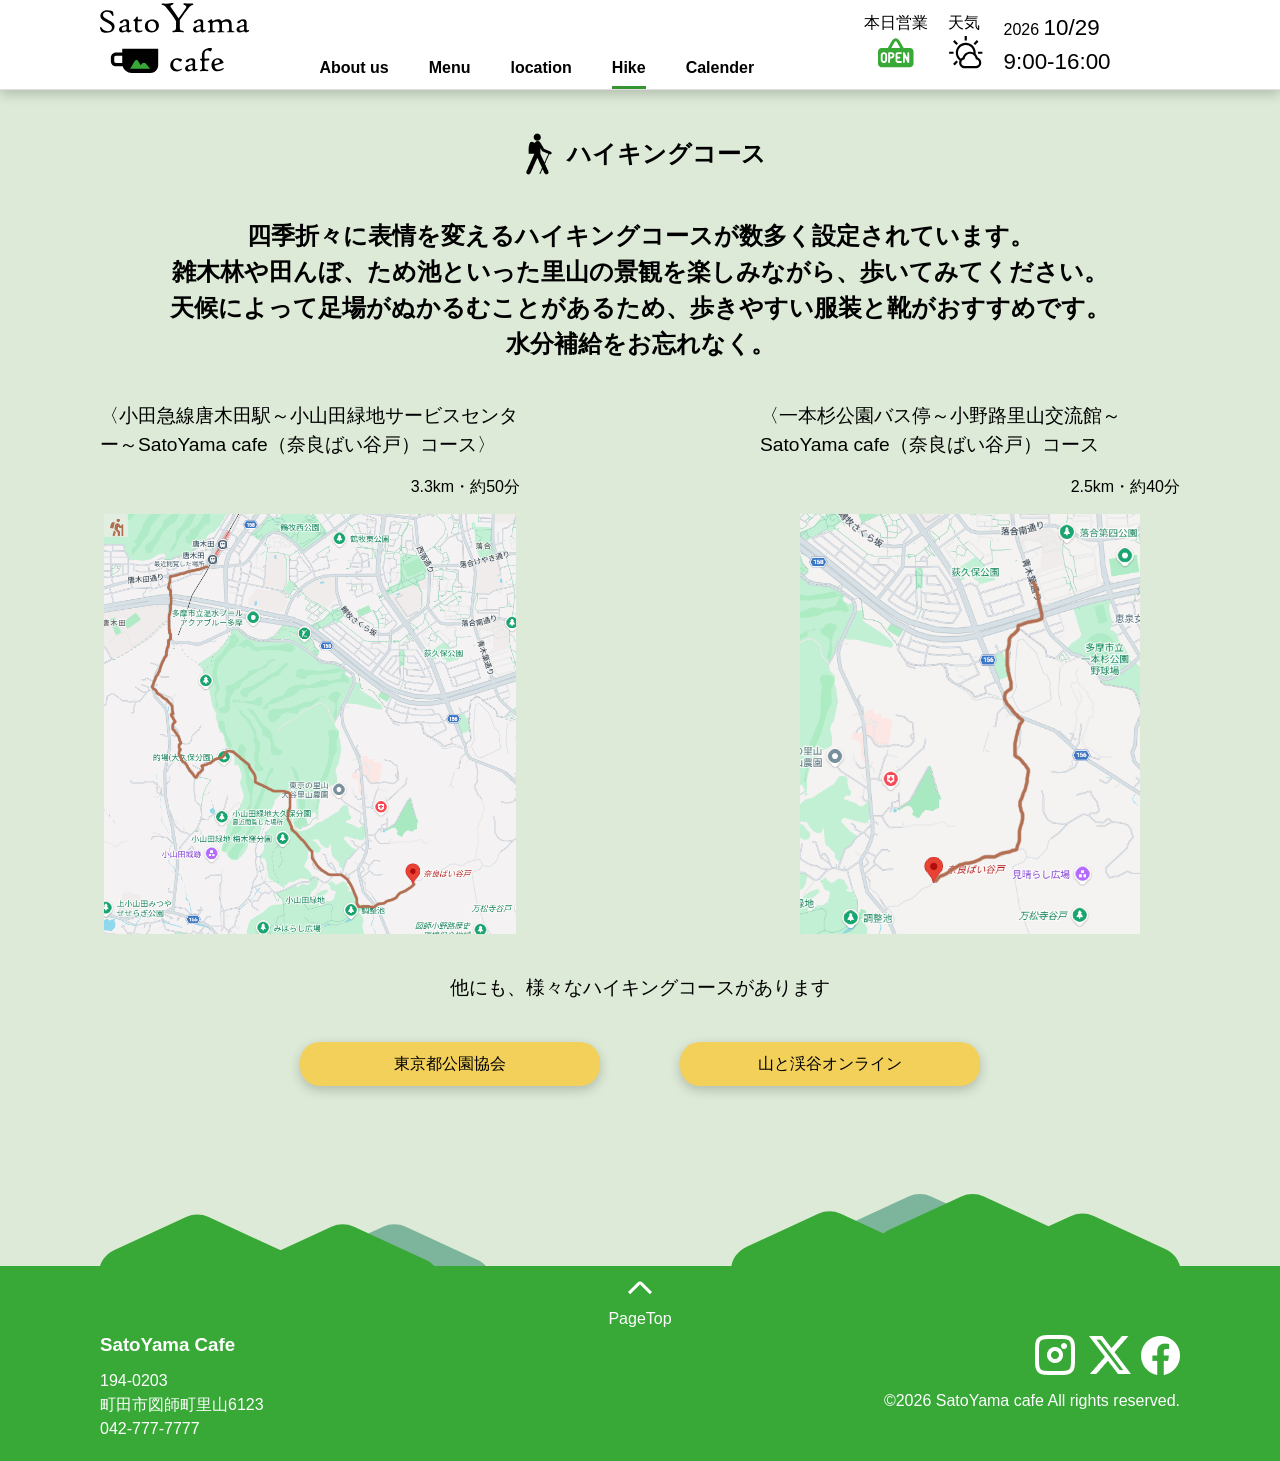
==== hike.html @ 2339dcd0 "Add files via upload" ====
<!DOCTYPE html>
<html lang="ja">

<head>
    <meta charset="UTF-8">
    <meta name="viewport" content="width=device-width, initial-scale=1.0">
    <title>SatoYama cafe</title>
    <link rel="stylesheet" href="css/style.css">
    <script src="js/jquery-1.10.2.min.js"></script>
    <script src="js/main.js"></script>
</head>

<body>
    <header>
        <div class="headerInner">
            <h1><a href="index.html"><img src="images/logo_1.svg" alt="里山カフェ"></a></h1>
            <!-- ハンバーガーボタン -->
            <button class="burger-btn" aria-label="メニューを開閉する">
                <span class="bar"></span>
                <span class="bar"></span>
                <span class="bar"></span>
            </button>
            <nav>
                <ul>
                    <li><a href="index.html">About us</a></li>
                    <li><a href="menu.html">Menu</a></li>
                    <li><a href="location.html">location</a></li>
                    <li><a href="hike.html" class="current">Hike</a></li>
                    <li><a href="#">Calender</a></li>
                </ul>
            </nav>
            <section class="shopWeather">
                <div class="shopOpen">
                    <p>本日営業</p>
                    <img src="images/Icon_open.svg" alt="オープン">
                </div>
                <div class="weather">
                    <p>天気</p>
                    <img src="images/Icon_cloud_sunny.svg" alt="曇りのち晴れ">
                </div>

                <div class="dateTime">
                    <p>
                        <span class="year">2026 </span>10/29<br>
                        9:00-16:00
                    </p>
                </div>
            </section>
        </div>
    </header>

    <main>
       <section class="hike">
            <div class="hikeTitle">
                <img src="images/Icon_hiker.png" alt="ハイカー">
                <h2 class="hikeText1">ハイキングコース</h2>
            </div>
    
            <h2 class="hikeText2">四季折々に表情を変えるハイキングコースが数多く設定されています。<br>雑木林や田んぼ、ため池といった里山の景観を楽しみながら、歩いてみてください。<br>天候によって足場がぬかるむことがあるため、歩きやすい服装と靴がおすすめです。<br>水分補給をお忘れなく。
            </h2>
            <div class="hikeMap">
                <div>
                    <p class="hikeText3">〈小田急線唐木田駅～小山田緑地サービスセンター～SatoYama cafe（奈良ばい谷戸）コース〉</p>
                    <p class="hikeMapText1">3.3km・約50分</p>
                    <img src="images/hikeImg783x798.png" alt="" class="hikeMap1">
                </div>
                <div>
                    <p class="hikeText3">〈一本杉公園バス停～小野路里山交流館～SatoYama cafe（奈良ばい谷戸）コース</p>
                    <p class="hikeMapText1">2.5km・約40分</p>
                    <img src="images/hikeImg530x653.png" alt="" class="hikeMap2">
                </div>
            </div>
            <p class="hikeOtherText">他にも、様々なハイキングコースがあります</p>
            <div class="hikeOther">
                <a class="btn1"
                        href="https://www.tokyo-park.or.jp/special/tama/enjoy/hiking/index.html" target="_blank" rel="noopener noreferrer">東京都公園協会</a>
        
                <a class="btn1"
                        href="https://www.yamakei-online.com/yama-ya/detail.php?id=3672&pg=3" target="_blank" rel="noopener noreferrer">山と渓谷オンライン</a>
            </div>
    
       </section>
    </main>

    <footer>
         <!-- 山モチーフを入れる -->
        <img src="images/motifMountain.svg" alt="山のモチーフ" class="footerMountain">
        <!-- 山モチーフを入れる、ここまで -->
        <div class="footerInner">
            <div class="pageTop"> <a href="#"><span><img src="images/Icon_up__.svg" alt="ページトップ"></span>PageTop</a>
            </div>

            <div class="footerInner2">
                <div class="shopAddress">
                    <h3>SatoYama Cafe</h3>
                    <p>
                        194-0203<br>
                        町田市図師町里山6123<br>
                        042-777-7777
                    </p>
                </div>

                <div class="shopInfo">
                    <div class="infoIcon">
                        <img src="images/Icon_insta.png" alt="インスタ">
                        <img src="images/Icon_twitter.png" alt="ツイッター">
                        <img src="images/Icon_facebook.png" alt="フェイスブック">
                    </div>

                    <p>&copy;2026 SatoYama cafe All rights reserved.</p>
                </div>
            </div>
        </div>
    </footer>
 <script>
        // ボタンとナビゲーションの要素を取得
        const burgerBtn = document.querySelector('.burger-btn');
        const navMenu = document.querySelector('nav');

        // ボタンがクリックされた時の処理
        burgerBtn.addEventListener('click', function () {
            // ボタンとメニューに「is-open」クラスを同時につけ外し（トグル）する
            burgerBtn.classList.toggle('is-open');
            navMenu.classList.toggle('is-open');
        });
    </script>
</body>

</html>
---- css/style.css ----
/* リセットCSS */
html {
    font-size: 16px;
    font-family: sans-serif;
    /* 常に縦のスクロールバーを表示させて画面幅を固定する */
    overflow-y: scroll;
    /* （前回のスムーズスクロールも残す場合は以下のように並べます） */
    scroll-behavior: smooth;
}

* {
    margin: 0;
    padding: 0;
    box-sizing: border-box;
    list-style-type: none;
    text-decoration: none;
    line-height: 1.5;
}

/* ==========
ヘッダー 
=============*/
header {
    width: 100%;
    background-color: #fff;
    height: 90px;
    border-bottom: 1px solid #e0e0e0;
    position: sticky;
    top: 0;
    left: 0;
    width: 100%;
    z-index: 100;
    background-color: #fff;
    box-shadow: 0 4px 12px rgba(0, 0, 0, 0.2);
    padding: 0 20px;
}

/* PC版ではhamburgerボタンを隠す */
.burger-btn {
    display: none;
}

.headerInner {
    max-width: 1080px;
    margin: 0 auto;
    height: 100%;
    display: flex;
    justify-content: space-between;
    align-items: center;
}

h1 img {
    width: 150px;
    height: auto;

}

/* ナビゲーション */
nav {
    margin-left: auto;
    margin-right: 40px;
    align-self: flex-end;
}

nav ul {
    display: flex;
    gap: 40px;
    font-weight: bold;
    margin: 0;
    padding: 0;
    align-items: flex-end;
}

nav a {
    color: #000;
    text-decoration: none;
    display: inline-block;
    padding-bottom: 6px;
    border-bottom: 3px solid transparent;
    box-sizing: border-box
}

nav a:hover {
    color: #37952F;
}

nav a.current {
    color: #000;
    border-bottom: 3px solid #37952F;
}

/* 本日営業・天気 */
.shopWeather {
    gap: 20px;
    display: flex;
    align-self: center;
}

.shopOpen {
    text-align: center;
}

.weather {
    align-items: center;
}

.dateTime {
    font-size: 1.4rem;
}

.year {
    font-size: 1rem;
}

.shopWeather img {
    width: 36px;
    height: auto;
}

/* 背景 */
main {
    background-color: #DDEAD7;
}

/* ==========
フッター
============= */

footer {
    background-color: #38A937;
    color: #fff;
    position: relative;
}

.footerMountain {
    position: absolute;
    bottom: 100%;
    left: 50%;
    transform: translateX(-50%);
    z-index: 5;
    width: 1080px;
    /* 画面幅が1080pxより小さくなったら、画面幅に合わせて縮む */
    max-width: 100%;
    height: auto;
    display: block;
}

.footerInner2 h3 {
    margin-top: 0;
}

.footerInner {
    max-width: 1080px;
    margin: 0 auto;
    z-index: 9999;
}

.footerInner2 {
    display: flex;
    justify-content: space-between;
}

.infoIcon {
    display: flex;
    justify-content: flex-end;
    gap: 10px;
    align-items: center;
}

.shopInfo p {
    margin-top: 10px;
}

.pageTop {
    text-align: center;
    margin: 0px auto;
    width: 100%;

}

.pageTop a {
    display: inline-flex;
    flex-direction: column;
    align-items: center;
    border: none;
    background-color: #38A937;
    color: #fff;
    cursor: pointer;
}

.pageTop img {
    padding-top: 10px;
}

.shopAddress {
    padding-bottom: 20px;
}

/* ＝＝＝＝＝＝＝＝＝＝＝
ページ　インデックス
＝＝＝＝＝＝＝＝＝＝＝＝＝ */
/* キービジュアル */
.keyVisual {
    position: relative;
    margin: 0 auto;
    width: 100%;
    max-width: 1920px;
    display: block;
    aspect-ratio: 1920/608;
}

.keyVisualImg {
    width: 100%;
    height: 100%;
    object-fit: cover;
    object-position: center;
}

.catchphrase1 {
    position: absolute;
    color: #fff;
    top: 25%;
    left: 20%;
    z-index: 10;
    text-shadow: 2px 2px 8px #000;

}

.logo_2 {
    position: absolute;
    top: 70%;
    right: 4%;
    z-index: 10;
    /* サイズ修正 */
    width: 14.5%;
    max-width: 250px;
    min-width: 120px;
    height: auto;
    opacity: 60%;
}

/* お店について */
.aboutShop {
    max-width: 1080px;
    margin: 0 auto;
    padding: 40px;
    text-align: center;

}

.aboutShop p {
    padding: 20px;
}

/* アクセス（メイン） */
section {
    max-width: 1080px;
    margin: 0 auto;
}

h3 {
    margin-top: 20px;
    margin-bottom: 10px;
}

.illustration1 {
    display: flex;
    align-items: center;
    gap: 34px;
    padding: 20px;

}

.circleBg1 {
    display: inline-flex;
    flex-direction: column;
    align-items: center;
    justify-content: center;
    width: 120px;
    height: 120px;
    background-color: #06559D;
    border-radius: 50%;
    color: #fff;
    font-weight: 500;

    /* 文字を丸の中央に配置する場合 */
    text-align: center;
    line-height: 1.7;
}

.circleBg2 {
    display: inline-flex;
    align-items: center;
    justify-content: center;
    width: 120px;
    height: 120px;
    background-color: #38A937;
    border-radius: 50%;
    padding: 15px;
    box-sizing: border-box;
    overflow: hidden;
}

.circleBg2 img {
    width: 98%;
    height: auto;
}

/* ライン「徒歩41分」のpタグを基準位置にする */
.illustration1 p:nth-child(2) {
    position: relative;
    display: flex;
    flex-direction: column;
    align-items: center;
    justify-content: center;
    white-space: nowrap;
    /* 文字の意図しない改行を防ぐ */
}

/* 左側の線（駅の丸へ繋ぐ） */
.illustration1 p:nth-child(2)::before {
    content: "";
    position: absolute;
    right: 100%;
    /* 文字の左側から伸ばす */
    top: 50%;
    /* 上下中央に配置 */
    transform: translateY(-50%);
    width: 34px;
    /* 線の長さ（gapの値に合わせて調整） */
    height: 2px;
    /* 線の太さ */
    background-color: #464646;
    /* 線の色（カフェの緑色に合わせています） */
}

/* 右側の線（カフェの丸へ繋ぐ） */
.illustration1 p:nth-child(2)::after {
    content: "";
    position: absolute;
    left: 100%;
    /* 文字の右側から伸ばす */
    top: 50%;
    /* 上下中央に配置 */
    transform: translateY(-50%);
    width: 34px;
    /* 線の長さ（gapの値に合わせて調整） */
    height: 2px;
    /* 線の太さ */
    background-color: #464646;
    /* 線の色 */
}

.accessText1 {
    font-size: small;
}

.map1 iframe {
    width: 100%;
    height: 450px;
}

.map1 {
    box-sizing: border-box;
    padding: 20px;
    flex-grow: 1;
    min-width: 0;
}

.access1 {
    display: flex;
    align-items: flex-start;
    /* 縦方向は上揃えにして崩れを防ぐ */
    gap: 40px;
    width: 100%;
    box-sizing: border-box;
}

/* 左側の3つの要素をまとめる枠 */
.access-left {
    display: flex;
    flex-direction: column;
    /* 💡 3つの要素を上から下へ縦並びにする */
    gap: 20px;
    /* 縦並びの要素同士の間隔 */
    flex-shrink: 0;
    /* 絶対に縮ませない */
    width: 400px;
    /* PC版の左側の固定幅 */
}

/* スマホ用の空箱はPC版では消しておく */
.map-placeholder-sp {
    display: none;
}

/* 共通ボタン */
.btn1 {
    border: none;
    width: 300px;
    background-color: #F3D05A;
    border-radius: 20px;
    text-align: center;
    margin-top: 20px;
    display: inline-block;
    margin: 40px;
    box-shadow: 0 4px 12px rgba(0, 0, 0, 0.2);
    display: block;
    color: #000;
    padding: 10px;
    font-size: medium;
    font-weight: 500;
}

/* 店内 */
.shop {
    max-width: 1080px;
    display: flex;
    /* 左右の配置を反転させる */
    flex-direction: row-reverse;
}

.shopText1 {
    margin-bottom: 20px;
}

.shopText p {
    margin-bottom: 20px;
}

.icon_shop {
    display: flex;
    gap: 20px;
    margin-left: 40px;
    /* 【解決策1】中身の画像が縦に引き伸ばされるのを絶対に防ぐ */
    align-items: center;
}

.shopImage1 {
    width: 50%;
    height: auto;
    margin: 20px auto 20px 0;
    border-radius: 10px;
}

.backpack {
    margin-top: 15px;

}

/* テラス席 */
.terrace {
    max-width: 1080px;
    display: flex;
    padding-bottom: 160px;
}

.terraceImage {
    width: 50%;
    height: auto;
    margin: 20px 0 20px auto;
    border-radius: 10px;
    display: inline-block;
}

.terrace p {
    margin-bottom: 20px;
}

.icon_dog {
    width: 100%;
    height: auto;
    margin-left: 40px;
}



/*＝＝＝＝＝＝＝＝＝＝＝
 ページ　メニュー
 ＝＝＝＝＝＝＝＝＝＝＝＝ */
/* メニュー第一階層 */
.menu1 {
    max-width: 1080px;
    margin: 0 auto;
    padding-bottom: 160px;
}

.menu1 h2 {
    padding: 40px 0;
    text-align: center;
}

.menu1 span {
    /* font-weight: 600; */
    font-size: 1.5rem;
    display: block;
    text-align: center;
    padding-top: 20px;
    margin-bottom: -15px;
}

.menu1 p {
    width: 320px;
    text-align: center;
}

.coffee {
    width: 320px;
    height: 180px;
    background-color: #fff;
    object-fit: contain;
}

.items1 {
    display: grid;
    grid-template-columns: 1fr 1fr 1fr;
    gap: 20px;
    padding-bottom: 40px;
}

.items1 img {
    border-radius: 10px;
    box-shadow: 0 4px 12px rgba(0, 0, 0, 0.2);
}

/* メニュー　第二階層_ドリンク */
.menu2 {
    max-width: 1080px;
    margin: 0 auto;
    padding-bottom: 140px;
}

.menu2 p {
    padding-top: 20px;
    padding-bottom: 20px;
}

.menu2 span {
    /* font-weight: 600; */
    font-size: 1.5rem;
    /* display: block; */
    /* padding-top: 20px; */
    /* margin-bottom: -15px; */
}

.menu2 p {
    width: 320px;
}

.menu2 li {
    width: 320px;
}

.items2 {
    display: grid;
    grid-template-columns: 1fr 1fr 1fr;
    gap: 20px;
    padding-bottom: 40px;
}

.items2 img {
    border-radius: 10px;
}

.items2>div p {
    display: flex;
    flex-wrap: wrap;
    justify-content: space-between;
    align-items: baseline;
}

.backBtn {
    color: #000;
    border: none;
    width: 200px;
    background-color: #F3D05A;
    border-radius: 20px;
    text-align: center;
    margin-top: 20px;
    margin-bottom: 40px;
    display: inline-block;
    padding-top: 10px;
    padding-bottom: 10px;
    box-shadow: 0 4px 12px #7c7c7c;
}

/* メニュー共通 */
.pankuzu {
    color: #000;
}

/* メニュー　第二階層_ランチ */
.menu3 {
    max-width: 1080px;
    margin: 0 auto;
    padding-bottom: 140px;
}

.menu3 p {
    padding-top: 20px;
    padding-bottom: 20px;
}

.menu3 li {
    width: 320px;
}

.menu3 span {
    /* font-weight: 600; */
    font-size: 1.5rem;
    /* display: block; */
    /* padding-top: 20px; */
    /* margin-bottom: -15px; */
}

.menu3 p {
    width: 320px;
}

.items3 {
    display: grid;
    grid-template-columns: 1fr 1fr 1fr;
    gap: 20px;
    padding-bottom: 40px;
}

.items3 img {
    border-radius: 10px;
}

.items3>div p {
    display: flex;
    flex-wrap: wrap;
    justify-content: space-between;
    align-items: baseline;
}

/* メニュー第二階層_フィンガーフード */
.menu4 {
    max-width: 1080px;
    margin: 0 auto;
    padding-bottom: 140px;
}

.menu4 p {
    padding-top: 20px;
    padding-bottom: 20px;
}

.menu4 li {
    width: 320px;
}

.menu4 span {
    /* font-weight: 600; */
    font-size: 1.5rem;
    /* display: block; */
    /* padding-top: 20px; */
    /* margin-bottom: -15px; */
}

.menu4 p {
    width: 320px;
}

.items4 {
    display: grid;
    grid-template-columns: 1fr 1fr 1fr;
    gap: 20px;
    padding-bottom: 40px;
}

.items4 img {
    border-radius: 10px;
}

.items4>div p {
    display: flex;
    flex-wrap: wrap;
    justify-content: space-between;
    align-items: baseline;
}

/* ＝＝＝＝＝＝＝＝＝＝
ページ_ロケーション
＝＝＝＝＝＝＝＝＝＝＝＝ */
.location {
    max-width: 1080px;
    margin: 0 auto;
    padding-bottom: 140px;
}

.location h2 {
    text-align: center;
    padding-top: 40px;
    padding-bottom: 40px;
}

.satoyamaImg {
    width: 50%;
    border-radius: 10px;
}

.img_openclose {
    display: flex;
    justify-content: space-between;
}

.openDetail {
    font-size: x-large;
}

.open {
    padding-bottom: 20px;
}

.openCaution {
    font-size: 1.2rem;
    color: #7D1401;
    text-decoration: underline;
    padding-bottom: 0;
    padding-top: 10px;
}

.comeon {
    font-size: 1.5rem;
}

.titleIcon1 {
    display: flex;
    align-items: center;
    gap: 4px;
    padding-top: 40px;
    padding-bottom: 20px;
}

.locationText1 {
    padding: 10px;
}

.locatioMap1 {
    width: 600px;
    height: auto;
    object-fit: contain;
    /* 横幅500pxの中に、比率を崩さず全体を収める */
}

.locationBus {
    display: flex;
}

.locationMap2 {
    width: 1080px;
    height: auto;
    padding-bottom: 40px;
}

/* ＝＝＝＝＝＝＝＝＝＝
ページ_ハイク
＝＝＝＝＝＝＝＝＝＝＝＝ */
.hike {
    max-width: 1080px;
    margin: 0 auto;
    padding-bottom: 140px;
}

.hikeTitle {
    display: flex;
    justify-content: center;
    align-items: center;
    gap: 4px;
    padding-top: 40px;
    padding-bottom: 20px;
}

.hikeText2 {
    text-align: center;
    padding-top: 20px;
    padding-bottom: 40px;
}

.hikeMap1,
.hikeMap2 {
    width: auto;
    height: 460px;
    padding-bottom: 40px;
}

.hikeMap {
    display: flex;
    justify-content: space-between;
}

.hikeMap p {
    width: 420px;
}

.hikeMap div {
    display: flex;
    flex-direction: column;
    align-items: center;
    gap: 15px;
}

.hikeMapText1 {
    text-align: right;
}

.hikeText3 {
    font-size: 1.2rem;
}

.hikeOther {
    display: flex;
    justify-content: center;
}

.hikeOtherText {
    text-align: center;
    font-size: 1.2rem;
}

/* ＝＝＝＝＝＝＝＝＝＝
スマホ対応 
＝＝＝＝＝＝＝＝＝＝＝＝*/
@media (max-width: 767px) {

    /* ＝＝＝＝＝＝＝＝＝＝
ヘッダー
＝＝＝＝＝＝＝＝＝＝＝＝ */
    h1 img {
        width: 120px;
        height: auto;
    }

    .dateTime {
        /* font-size: 1.0rem; */
        display: none !important;
    }

    /* ＝＝＝＝＝＝＝＝＝＝
    ハンバーガーボタン 
    ＝＝＝＝＝＝＝＝＝＝＝＝*/
    .burger-btn {
        display: flex;
        flex-direction: column;
        justify-content: space-between;
        width: 30px;
        height: 22px;
        background: none;
        border: none;
        cursor: pointer;
        padding: 0;
        position: absolute;
        right: 20px;
        /* top: 50%; */
        z-index: 110;
    }

    /* 三本線の共通スタイル */
    .burger-btn .bar {
        width: 100%;
        height: 3px;
        background-color: #000;
        /* アニメーションの速度設定 */
        transition: transform 0.3s ease, opacity 0.3s ease;
    }

    /*   ボタンをクリックした時（.is-open クラスがついた時）の「×」印アニメーション */
    .burger-btn.is-open .bar:nth-child(1) {
        transform: translateY(9.5px) rotate(45deg);
        /* 1本目を傾ける */
    }

    .burger-btn.is-open .bar:nth-child(2) {
        opacity: 0;
        /* 2本目を消す */
    }

    .burger-btn.is-open .bar:nth-child(3) {
        transform: translateY(-9.5px) rotate(-45deg);
        /* 3本目を逆に傾ける */
    }

    /* スマホ用メニューの初期状態（隠しておく） */
    nav {
        position: fixed;
        top: 0;
        left: 0;
        width: 100%;
        height: 100vh;
        /* 画面全体の高さ */
        background-color: rgba(255, 255, 255, 0.7);
        /* 背景色（少し透過） */
        z-index: 100;

        /* 最初は非表示（透明＆クリック不可）にする */
        opacity: 0;
        visibility: hidden;
        transition: opacity 0.3s ease, visibility 0.3s ease;

        /* 縦横中央に配置するための設定 */
        display: flex;
        justify-content: center;
        align-items: center;
    }

    /*  ボタンをクリックした時（.is-open クラスがついた時）にメニューを表示 */
    nav.is-open {
        opacity: 1;
        visibility: visible;
    }

    /* スマホ時はナビゲーションを縦並びにする */
    nav ul {
        display: flex;
        flex-direction: column;
        align-items: center;
        /* 中央揃え */
        gap: 40px;
    }

    nav a {
        font-size: 24px;
        /* スマホ用に文字を少し大きく */
    }

    /* ＝＝＝＝＝＝＝＝＝＝
フッター
＝＝＝＝＝＝＝＝＝＝＝＝ */
    .footerInner {
        padding: 0 20px 0 20px;
    }

    .footerInner2 {
        display: flex;
        flex-direction: row;
        flex-wrap: wrap;
        justify-content: space-between;
        align-items: flex-start;
        width: 100%;
    }

    .shopInfo {
        width: 45%;
        display: flex;
        flex-direction: column;
        align-items: flex-end;
        padding-top: 20px;
    }

    .shopInfo p {
        display: block;
        width: 220%;
        margin-top: 20px;
        text-align: center;
        padding-top: 40px;
        padding-bottom: 20px;
    }

    /* ＝＝＝＝＝＝＝＝＝＝
コンテンツ　インデックス 
＝＝＝＝＝＝＝＝＝＝＝＝*/

    /* キービジュアル   */
    .keyVisual {
        aspect-ratio: 9/14;
        object-fit: cover;
        width: 100%;
    }

    .logo_2 {
        top: auto;
        bottom: 5%;
        right: 5%;
        width: 25%;
        /* min-width: 80px; */
    }

    .catchphrase1 {
        left: 50%;
        transform: translateX(-50%);
        /* キャッチコピー自身の幅の半分だけ左に戻して中央揃え */
        white-space: nowrap;
        /* 画面幅が狭くても途中で意図しない改行が起きるのを防ぐ */
        text-align: center;
        /* 複数行になった場合もテキスト自体を中央揃えにする */
    }

    /* アクセス（メイン） */
    .access {
        padding: 0 20px 0 20px;
    }

    /* 横並びを解除して縦並びにする */
    .access1 {
        flex-direction: column;
        gap: 20px;
    }
.access1Text{
    margin: 0 auto;
}
    /* 左右の幅をそれぞれ100%に広げる */
    .access-left,
    .map1 {
        width: 100% !important;
    }

    /* 🛠️ スマホ版で「地図を途中に割り込ませる」魔法の並び替え */
    .access-left {
        display: flex;
        flex-direction: column;
    }

    .illustration1 {
        order: 1;
        padding: 0;
        margin: 20px auto;
    }

    .map1 {
        order: 2;
        padding: 20px 0;
    }

    /* 💡 地図を2番目に持ってくる */
    .accessText1 {
        order: 3;
    }

    .btn1 {
        order: 4;
        margin: 20px auto;
    }

    /* スマホ時はマップの高さを少し縮める */
    .map1 iframe {
        height: 300px !important;
    }

    /* 店内 */
    .shop {
        padding: 0 20px 0 20px;
        flex-direction: column;
        width: 100%;
        box-sizing: border-box;
    }

    .shopImage1 {
        width: 100%;
        margin-top: 20px;
    }

    .icon_shop img {
        width: 50%;
        height: auto;
    }

    .backpack {
        margin-top: 12px;
        width: 42% !important;
        height: auto !important;
    }

    .icon_shop {
        margin: 0 auto;
    }

    /* テラス席 */

    .terrace {
        padding: 0 20px;
        flex-direction: column;
        width: 100%;
        box-sizing: border-box;
    }

    .terraceImage {
        width: 100%;
        margin-top: 20px;
        padding-bottom: 80px;
    }

    .icon_dog {
        width: 90%;
        height: auto;
        margin: 0 auto;
        display: block;
    }

    /* ＝＝＝＝＝＝＝＝＝＝＝
コンテンツ‗メニュー 
＝＝＝＝＝＝＝＝＝＝＝＝＝*/
    .menu1 {
        padding: 0 20px;
    }

    .items1 {
        grid-template-columns: 1fr;
        justify-items: center;
        gap: 40px;
        padding-top: 10px;
    }

    /* ＝＝＝＝＝＝＝＝＝＝
コンテンツ_メニュー_ドリンク
＝＝＝＝＝＝＝＝＝＝＝＝ */
    .menu2 {
        padding: 0 20px;
    }

    .items2 {
        grid-template-columns: 1fr;
        justify-items: center;
        gap: 40px;
        padding-top: 10px;
    }

    /* ＝＝＝＝＝＝＝＝＝＝
コンテンツ_メニュー_ランチ
＝＝＝＝＝＝＝＝＝＝＝＝ */
    .menu3 {
        padding: 0 20px;
    }

    .items3 {
        grid-template-columns: 1fr;
        justify-items: center;
        gap: 40px;
        padding-top: 10px;
    }

    /* ＝＝＝＝＝＝＝＝＝＝
コンテンツ_メニュー_フィンガーフード
＝＝＝＝＝＝＝＝＝＝＝＝ */
    .menu4 {
        padding: 0 20px;
    }

    .items4 {
        grid-template-columns: 1fr;
        justify-items: center;
        gap: 40px;
        padding-top: 10px;
    }

    /* ＝＝＝＝＝＝＝＝＝＝
コンテンツ_ロケーション 
＝＝＝＝＝＝＝＝＝＝＝＝*/
    .location {
        padding: 0 20px;
    }

    .img_openclose {
        display: flex;
        flex-direction: column;
    }

    .satoyamaImg {
        width: 100%;
        padding-bottom: 10px;
    }

    .img_openclose .openclose {
        display: flex;
        flex-wrap: wrap;
        gap: 10px;
    }

    .openclose .open,
    .openclose .closed {
        display: flex;
        flex-direction: column;
        width: 48%;
    }

    .openCaution {
        width: 100%;
        font-size: 1rem;
    }

    /* カフェの店舗情報：幅100%にして、Open/Closedの下にしっかり回り込ませる */
    .openclose>p {
        width: 100%;

    }

    .openDetail {
        margin-top: 0px;
    }

    .locationBus {
        display: flex;
        flex-direction: column;
    }

    .locatioMap1 {
        width: 100%;
        padding-bottom: 10px;
    }

    .locationMap2 {
        width: 100%;
        padding-bottom: 10px;
        padding-bottom: 60px;
    }

    /* ＝＝＝＝＝＝＝＝＝＝
コンテンツ_ハイク 
＝＝＝＝＝＝＝＝＝＝＝＝*/
    .hike {
        padding: 0 20px;
    }

    .hikeMap {
        display: flex;
        flex-direction: column;
    }

    .hikeMap P {
        width: 100%;
    }

    .hikeMap img {
        width: 100%;
        height: auto;
    }

    .hikeOther {
        display: flex;
        flex-direction: column;
        padding-bottom: 60px;
    }

    .hikeOtherText {
        text-align: left;
    }
}
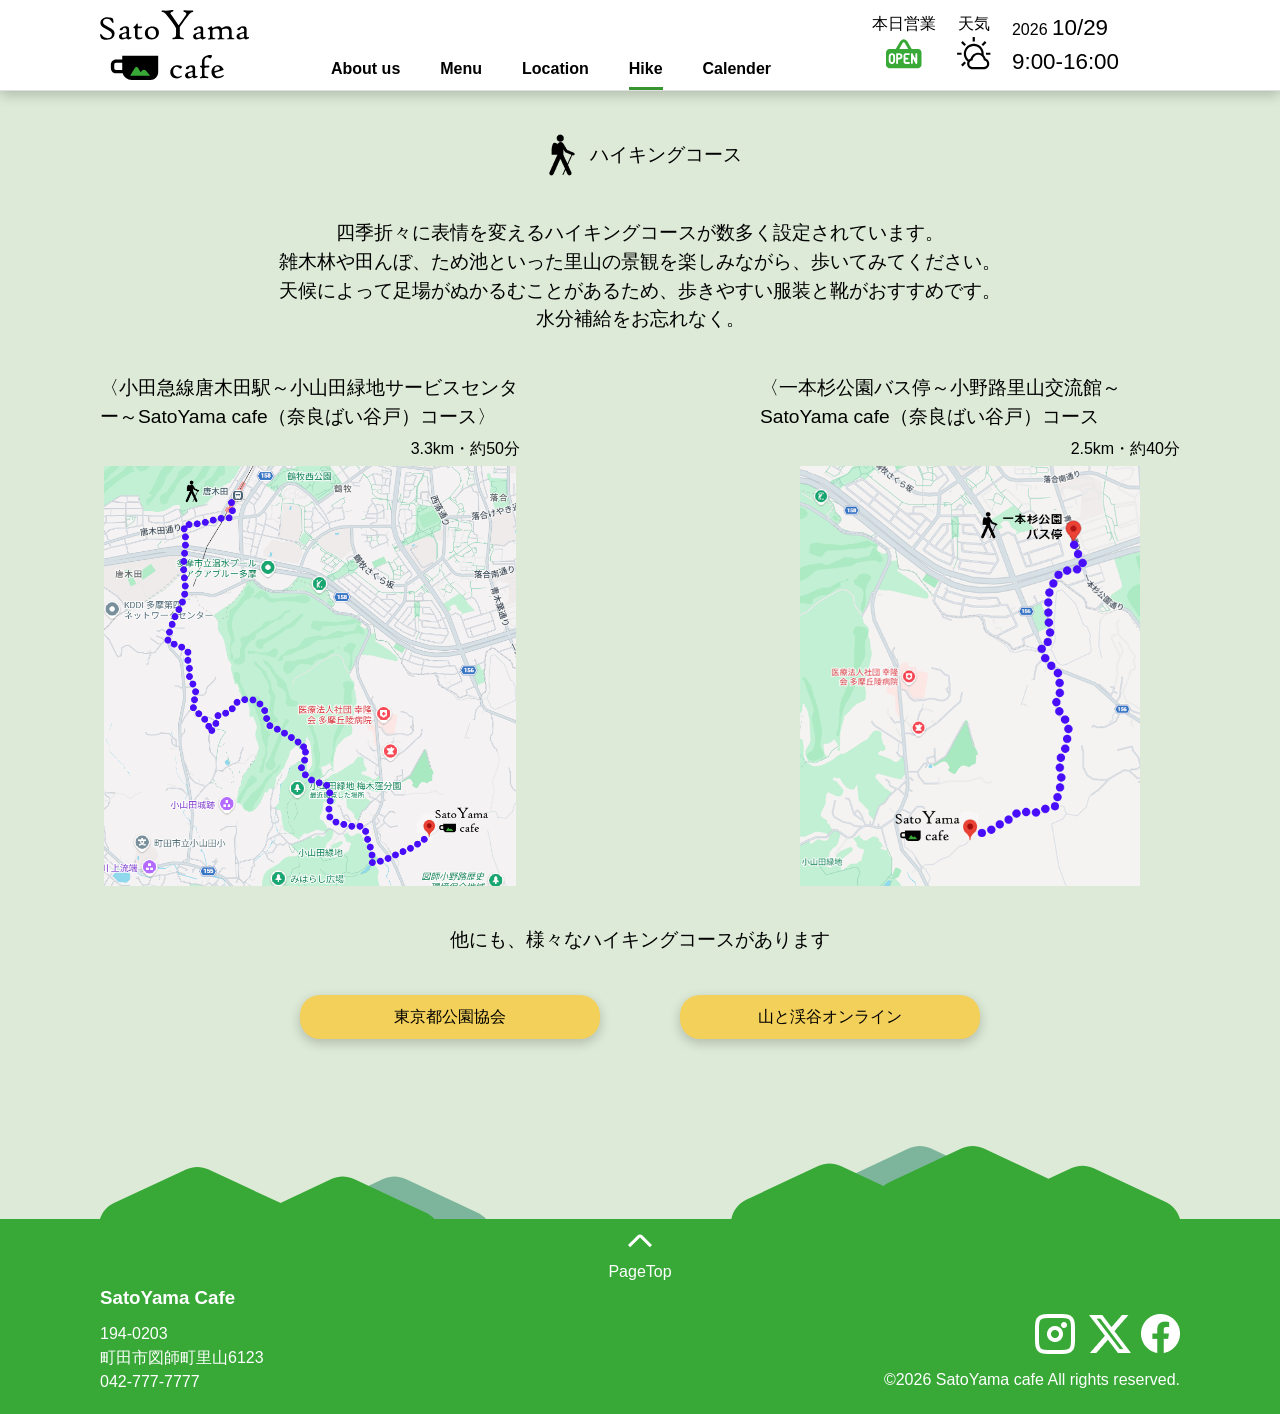
==== commit 6b0ab762: "Add files via upload" ====
--- a/hike.html
+++ b/hike.html
@@ -6,8 +6,7 @@
     <meta name="viewport" content="width=device-width, initial-scale=1.0">
     <title>SatoYama cafe</title>
     <link rel="stylesheet" href="css/style.css">
-    <script src="js/jquery-1.10.2.min.js"></script>
-    <script src="js/main.js"></script>
+    
 </head>
 
 <body>
@@ -24,9 +23,9 @@
                 <ul>
                     <li><a href="index.html">About us</a></li>
                     <li><a href="menu.html">Menu</a></li>
-                    <li><a href="location.html">location</a></li>
+                    <li><a href="location.html">Location</a></li>
                     <li><a href="hike.html" class="current">Hike</a></li>
-                    <li><a href="#">Calender</a></li>
+                    <li><a href="calender.html">Calender</a></li>
                 </ul>
             </nav>
             <section class="shopWeather">
@@ -53,11 +52,11 @@
        <section class="hike">
             <div class="hikeTitle">
                 <img src="images/Icon_hiker.png" alt="ハイカー">
-                <h2 class="hikeText1">ハイキングコース</h2>
+                <p class="hikeText1">ハイキングコース</p>
             </div>
     
-            <h2 class="hikeText2">四季折々に表情を変えるハイキングコースが数多く設定されています。<br>雑木林や田んぼ、ため池といった里山の景観を楽しみながら、歩いてみてください。<br>天候によって足場がぬかるむことがあるため、歩きやすい服装と靴がおすすめです。<br>水分補給をお忘れなく。
-            </h2>
+            <P class="hikeText2">四季折々に表情を変えるハイキングコースが数多く設定されています。<br>雑木林や田んぼ、ため池といった里山の景観を楽しみながら、歩いてみてください。<br>天候によって足場がぬかるむことがあるため、歩きやすい服装と靴がおすすめです。<br>水分補給をお忘れなく。
+            </P>
             <div class="hikeMap">
                 <div>
                     <p class="hikeText3">〈小田急線唐木田駅～小山田緑地サービスセンター～SatoYama cafe（奈良ばい谷戸）コース〉</p>
@@ -124,6 +123,8 @@
             navMenu.classList.toggle('is-open');
         });
     </script>
+    <script type="text/javascript" src="js/jquery-3.4.1.min.js"></script>
+    
 </body>
 
 </html>
--- a/css/style.css
+++ b/css/style.css
@@ -23,7 +23,10 @@
 header {
     width: 100%;
     background-color: #fff;
-    height: 90px;
+
+    height: auto;
+    min-height: 90px;
+
     border-bottom: 1px solid #e0e0e0;
     position: sticky;
     top: 0;
@@ -43,7 +46,8 @@
 .headerInner {
     max-width: 1080px;
     margin: 0 auto;
-    height: 100%;
+    /* height: 100%; */
+    min-height: 90px;
     display: flex;
     justify-content: space-between;
     align-items: center;
@@ -52,6 +56,7 @@
 h1 img {
     width: 150px;
     height: auto;
+    display: block;
 
 }
 
@@ -64,10 +69,11 @@
 
 nav ul {
     display: flex;
+    padding: 0 0 0 20px;
     gap: 40px;
     font-weight: bold;
     margin: 0;
-    padding: 0;
+
     align-items: flex-end;
 }
 
@@ -93,15 +99,12 @@
 .shopWeather {
     gap: 20px;
     display: flex;
-    align-self: center;
-}
-
-.shopOpen {
+    align-items: center;
+}
+
+.shopOpen,
+.weather {
     text-align: center;
-}
-
-.weather {
-    align-items: center;
 }
 
 .dateTime {
@@ -175,7 +178,11 @@
     text-align: center;
     margin: 0px auto;
     width: 100%;
-
+    transition: opacity 0.3s;
+}
+
+.pageTop:hover {
+    opacity: 0.6;
 }
 
 .pageTop a {
@@ -194,6 +201,9 @@
 
 .shopAddress {
     padding-bottom: 20px;
+}
+.shopInfo{
+    padding-top: 26px;
 }
 
 /* ＝＝＝＝＝＝＝＝＝＝＝
@@ -205,11 +215,21 @@
     margin: 0 auto;
     width: 100%;
     max-width: 1920px;
-    display: block;
+    /* aspect-ratio: 1920/608; */
+}
+
+/* ★変更：画像2枚を包むコンテナを親（.keyVisual）と同じサイズで広げる */
+.keyVisualImg2 {
+    width: 100%;
+}
+
+.keyVisualImg2 .slick-slide {
+    /* height: 608px; */
+    width: 100%;
     aspect-ratio: 1920/608;
 }
 
-.keyVisualImg {
+.keyVisualImg2 .slick-slide img {
     width: 100%;
     height: 100%;
     object-fit: cover;
@@ -219,11 +239,10 @@
 .catchphrase1 {
     position: absolute;
     color: #fff;
-    top: 25%;
+    top: 15%;
     left: 20%;
     z-index: 10;
     text-shadow: 2px 2px 8px #000;
-
 }
 
 .logo_2 {
@@ -282,7 +301,6 @@
     border-radius: 50%;
     color: #fff;
     font-weight: 500;
-
     /* 文字を丸の中央に配置する場合 */
     text-align: center;
     line-height: 1.7;
@@ -353,6 +371,7 @@
 
 .accessText1 {
     font-size: small;
+
 }
 
 .map1 iframe {
@@ -410,6 +429,11 @@
     padding: 10px;
     font-size: medium;
     font-weight: 500;
+    transition: background-color 0.3s, color 0.3s;
+}
+
+.btn1:hover {
+    background-color: #FFBD60
 }
 
 /* 店内 */
@@ -485,6 +509,12 @@
     padding-bottom: 160px;
 }
 
+.menuText {
+    font-size: 1.2rem;
+    text-align: center;
+    padding: 40px 0;
+}
+
 .menu1 h2 {
     padding: 40px 0;
     text-align: center;
@@ -499,16 +529,21 @@
     margin-bottom: -15px;
 }
 
-.menu1 p {
+.items1 p {
     width: 320px;
     text-align: center;
 }
 
 .coffee {
-    width: 320px;
+    /* width: 320px;
     height: 180px;
     background-color: #fff;
-    object-fit: contain;
+    object-fit: contain; */
+    transition: opacity 0.3s;
+}
+
+.coffee:hover {
+    opacity: 0.8;
 }
 
 .items1 {
@@ -522,6 +557,7 @@
     border-radius: 10px;
     box-shadow: 0 4px 12px rgba(0, 0, 0, 0.2);
 }
+
 
 /* メニュー　第二階層_ドリンク */
 .menu2 {
@@ -582,6 +618,13 @@
     padding-top: 10px;
     padding-bottom: 10px;
     box-shadow: 0 4px 12px #7c7c7c;
+    font-size: medium;
+    font-weight: 500;
+    transition: background-color 0.3s, color 0.3s;
+}
+
+.backBtn:hover {
+    background-color: #FFBD60
 }
 
 /* メニュー共通 */
@@ -690,20 +733,33 @@
     padding-bottom: 140px;
 }
 
-.location h2 {
+.locationText2 {
+    font-size: 1.2rem;
     text-align: center;
-    padding-top: 40px;
-    padding-bottom: 40px;
+    padding-bottom: 20px;
 }
 
 .satoyamaImg {
     width: 50%;
+    height: auto;
+    aspect-ratio: 1000 / 559;
+    object-fit: cover;
     border-radius: 10px;
+    flex-shrink: 0;
 }
 
 .img_openclose {
     display: flex;
     justify-content: space-between;
+    gap: 20px;
+}
+
+.openclose {
+    width: calc(50%-20px);
+    flex-shrink: 1;
+    /* 💡 画面が狭くなったら、こちら側が優先的に縮みます */
+    min-width: 0;
+    /* 💡 Flexbox内で文字がはみ出して崩れるのを防ぐ魔法の1行 */
 }
 
 .openDetail {
@@ -773,10 +829,15 @@
     padding-bottom: 20px;
 }
 
+.hikeText1 {
+    font-size: 1.2rem;
+}
+
 .hikeText2 {
     text-align: center;
     padding-top: 20px;
     padding-bottom: 40px;
+    font-size: 1.2rem;
 }
 
 .hikeMap1,
@@ -799,7 +860,7 @@
     display: flex;
     flex-direction: column;
     align-items: center;
-    gap: 15px;
+    gap: 5px;
 }
 
 .hikeMapText1 {
@@ -819,6 +880,20 @@
     text-align: center;
     font-size: 1.2rem;
 }
+
+/* ＝＝＝＝＝＝＝＝＝＝
+ページ_カレンダ― 
+＝＝＝＝＝＝＝＝＝＝＝＝*/
+.construction {
+    padding-top: 200px;
+    padding-bottom: 300px;
+    text-align: center;
+    font-size: 3rem;
+    color: #38A937;
+}
+
+
+
 
 /* ＝＝＝＝＝＝＝＝＝＝
 スマホ対応 
@@ -890,7 +965,7 @@
         width: 100%;
         height: 100vh;
         /* 画面全体の高さ */
-        background-color: rgba(255, 255, 255, 0.7);
+        background-color: rgba(255, 255, 255, 0.8);
         /* 背景色（少し透過） */
         z-index: 100;
 
@@ -929,33 +1004,34 @@
 フッター
 ＝＝＝＝＝＝＝＝＝＝＝＝ */
     .footerInner {
-        padding: 0 20px 0 20px;
+        padding: 0 20px;
     }
 
     .footerInner2 {
+        flex-wrap: wrap;
+    }
+
+    .shopAddress {
+        width: 50%;
+        padding-bottom: 0;
+    }
+
+    .shopInfo {
+        display: contents;
+    }
+
+    .infoIcon {
+        width: 50%;
         display: flex;
-        flex-direction: row;
-        flex-wrap: wrap;
-        justify-content: space-between;
-        align-items: flex-start;
-        width: 100%;
-    }
-
-    .shopInfo {
-        width: 45%;
-        display: flex;
-        flex-direction: column;
-        align-items: flex-end;
-        padding-top: 20px;
+        justify-content: flex-end;
     }
 
     .shopInfo p {
-        display: block;
-        width: 220%;
+
+        width: 100%;
         margin-top: 20px;
         text-align: center;
-        padding-top: 40px;
-        padding-bottom: 20px;
+        margin-bottom: 20px;
     }
 
     /* ＝＝＝＝＝＝＝＝＝＝
@@ -964,8 +1040,14 @@
 
     /* キービジュアル   */
     .keyVisual {
+        aspect-ratio: auto;
+        /* aspect-ratio: 9/14;
+        object-fit: cover;
+        width: 100%; */
+    }
+
+    .keyVisualImg2 .slick-slide {
         aspect-ratio: 9/14;
-        object-fit: cover;
         width: 100%;
     }
 
@@ -997,9 +1079,11 @@
         flex-direction: column;
         gap: 20px;
     }
-.access1Text{
-    margin: 0 auto;
-}
+
+    .access1Text {
+        margin: 0 auto;
+    }
+
     /* 左右の幅をそれぞれ100%に広げる */
     .access-left,
     .map1 {
@@ -1016,11 +1100,13 @@
         order: 1;
         padding: 0;
         margin: 20px auto;
+display: flex;
+justify-content: center;
     }
 
     .map1 {
         order: 2;
-        padding: 20px 0;
+        padding: 0 0 20px 0;
     }
 
     /* 💡 地図を2番目に持ってくる */
@@ -1036,8 +1122,10 @@
     /* スマホ時はマップの高さを少し縮める */
     .map1 iframe {
         height: 300px !important;
-    }
-
+            }
+.accessText1{
+    padding-top: 20px;
+}
     /* 店内 */
     .shop {
         padding: 0 20px 0 20px;
@@ -1078,7 +1166,8 @@
     .terraceImage {
         width: 100%;
         margin-top: 20px;
-        padding-bottom: 80px;
+        margin-bottom: 70px;
+
     }
 
     .icon_dog {
@@ -1116,6 +1205,10 @@
         padding-top: 10px;
     }
 
+    .backBtn {
+        margin-bottom: 80px;
+    }
+
     /* ＝＝＝＝＝＝＝＝＝＝
 コンテンツ_メニュー_ランチ
 ＝＝＝＝＝＝＝＝＝＝＝＝ */
@@ -1158,7 +1251,6 @@
 
     .satoyamaImg {
         width: 100%;
-        padding-bottom: 10px;
     }
 
     .img_openclose .openclose {
@@ -1212,6 +1304,16 @@
         padding: 0 20px;
     }
 
+    .hikeTitle {
+        padding-bottom: 0;
+    }
+
+    .hikeText2 {
+
+        text-align: center;
+        padding-bottom: 40px;
+    }
+
     .hikeMap {
         display: flex;
         flex-direction: column;
